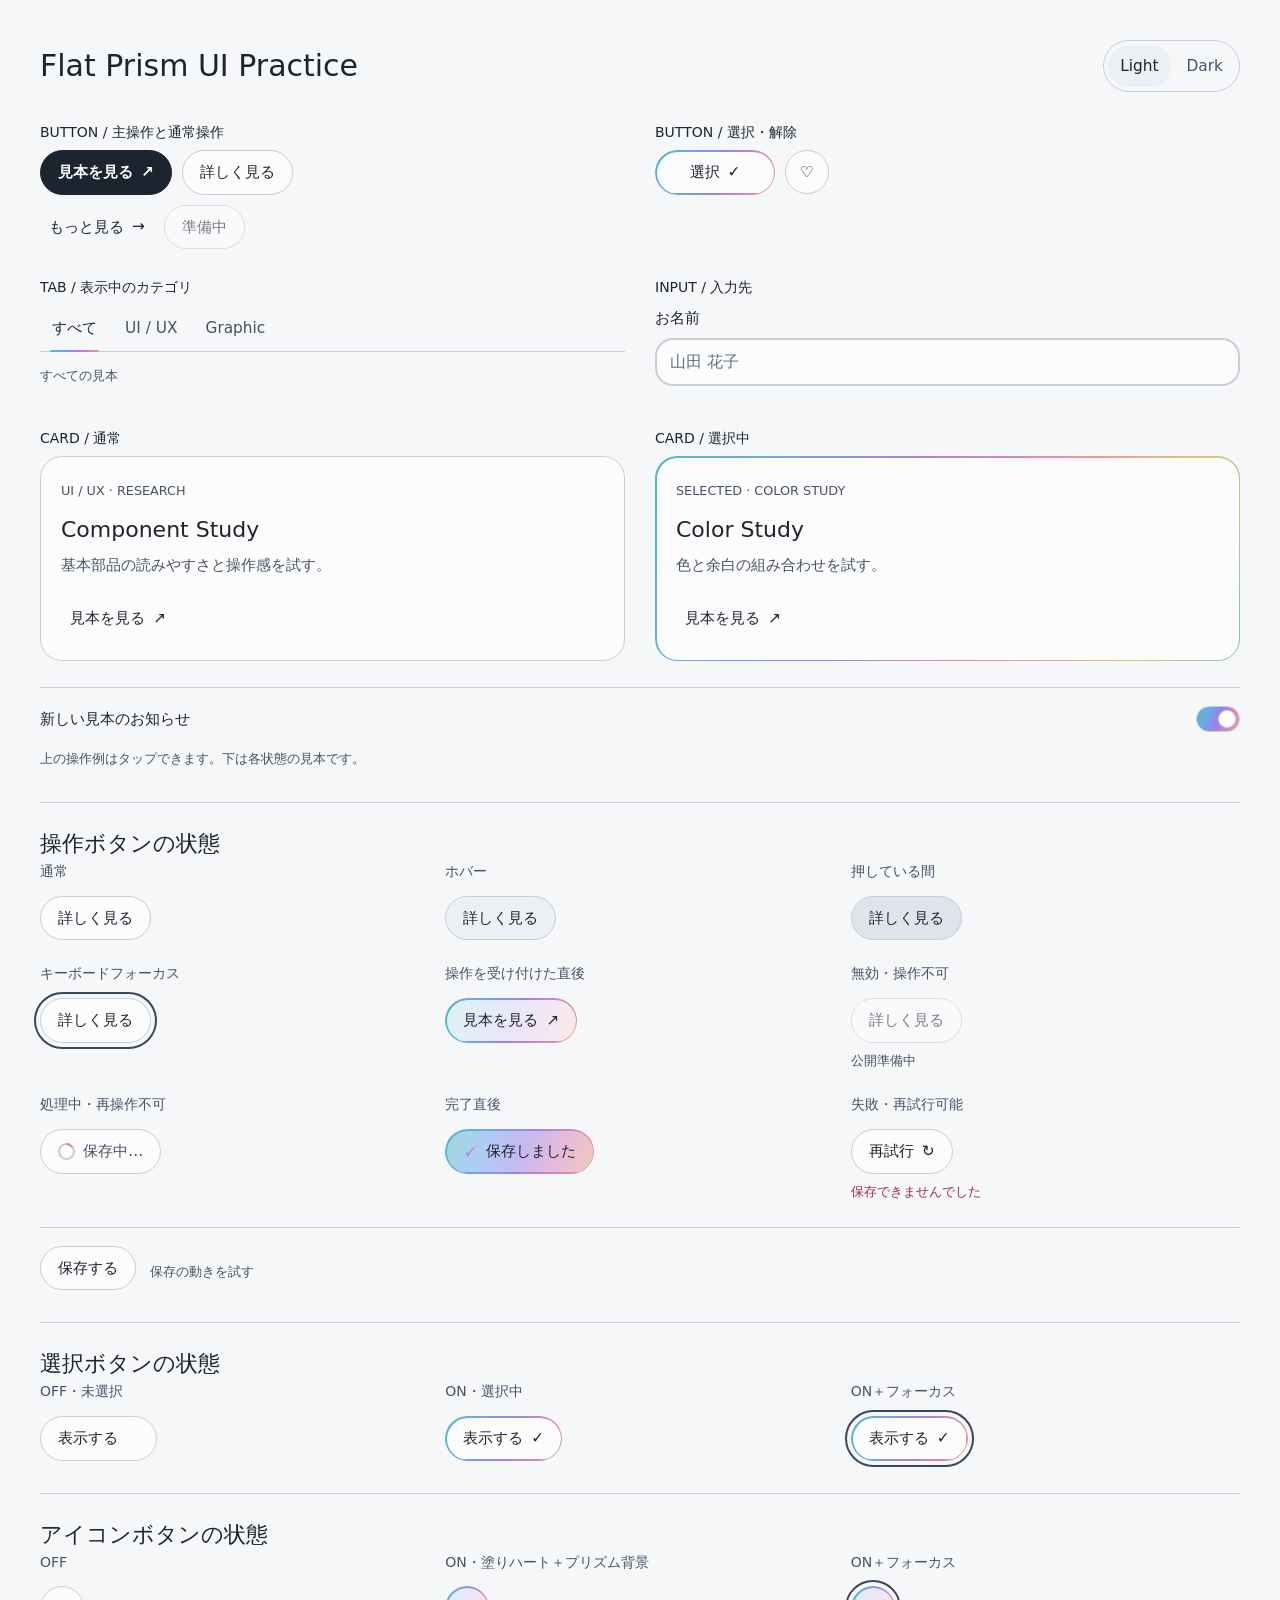
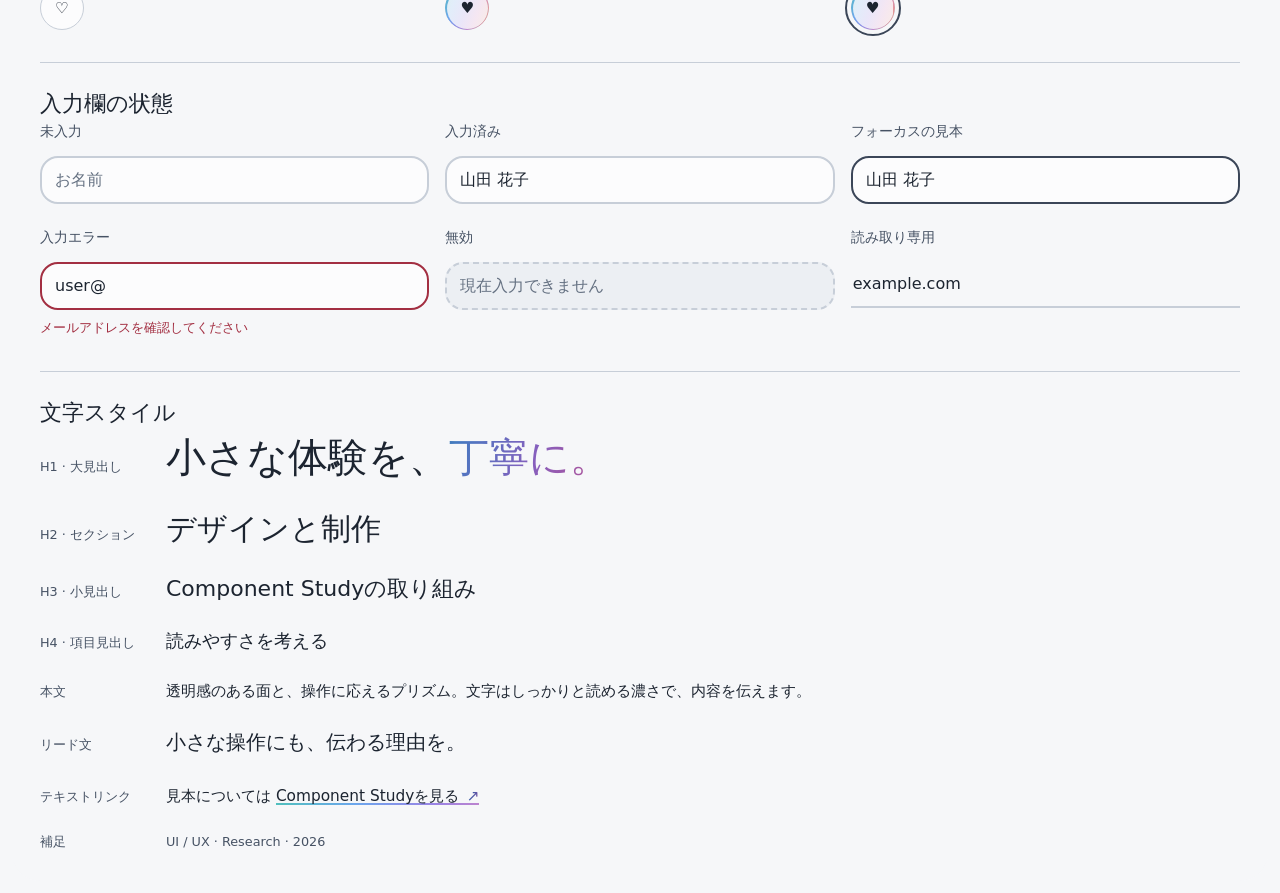
==== index.html @ 7b9e15ee "Add Pages entry point for interactive preview" ====
<!doctype html>
<html lang="ja">
<head>
 <meta charset="utf-8">
 <meta name="viewport" content="width=device-width,initial-scale=1">
 <meta http-equiv="refresh" content="0; url=./preview.html">
 <title>Flat Prism UI Practice</title>
</head>
<body>
 <p><a href="./preview.html">UIプレビューを開く</a></p>
</body>
</html>
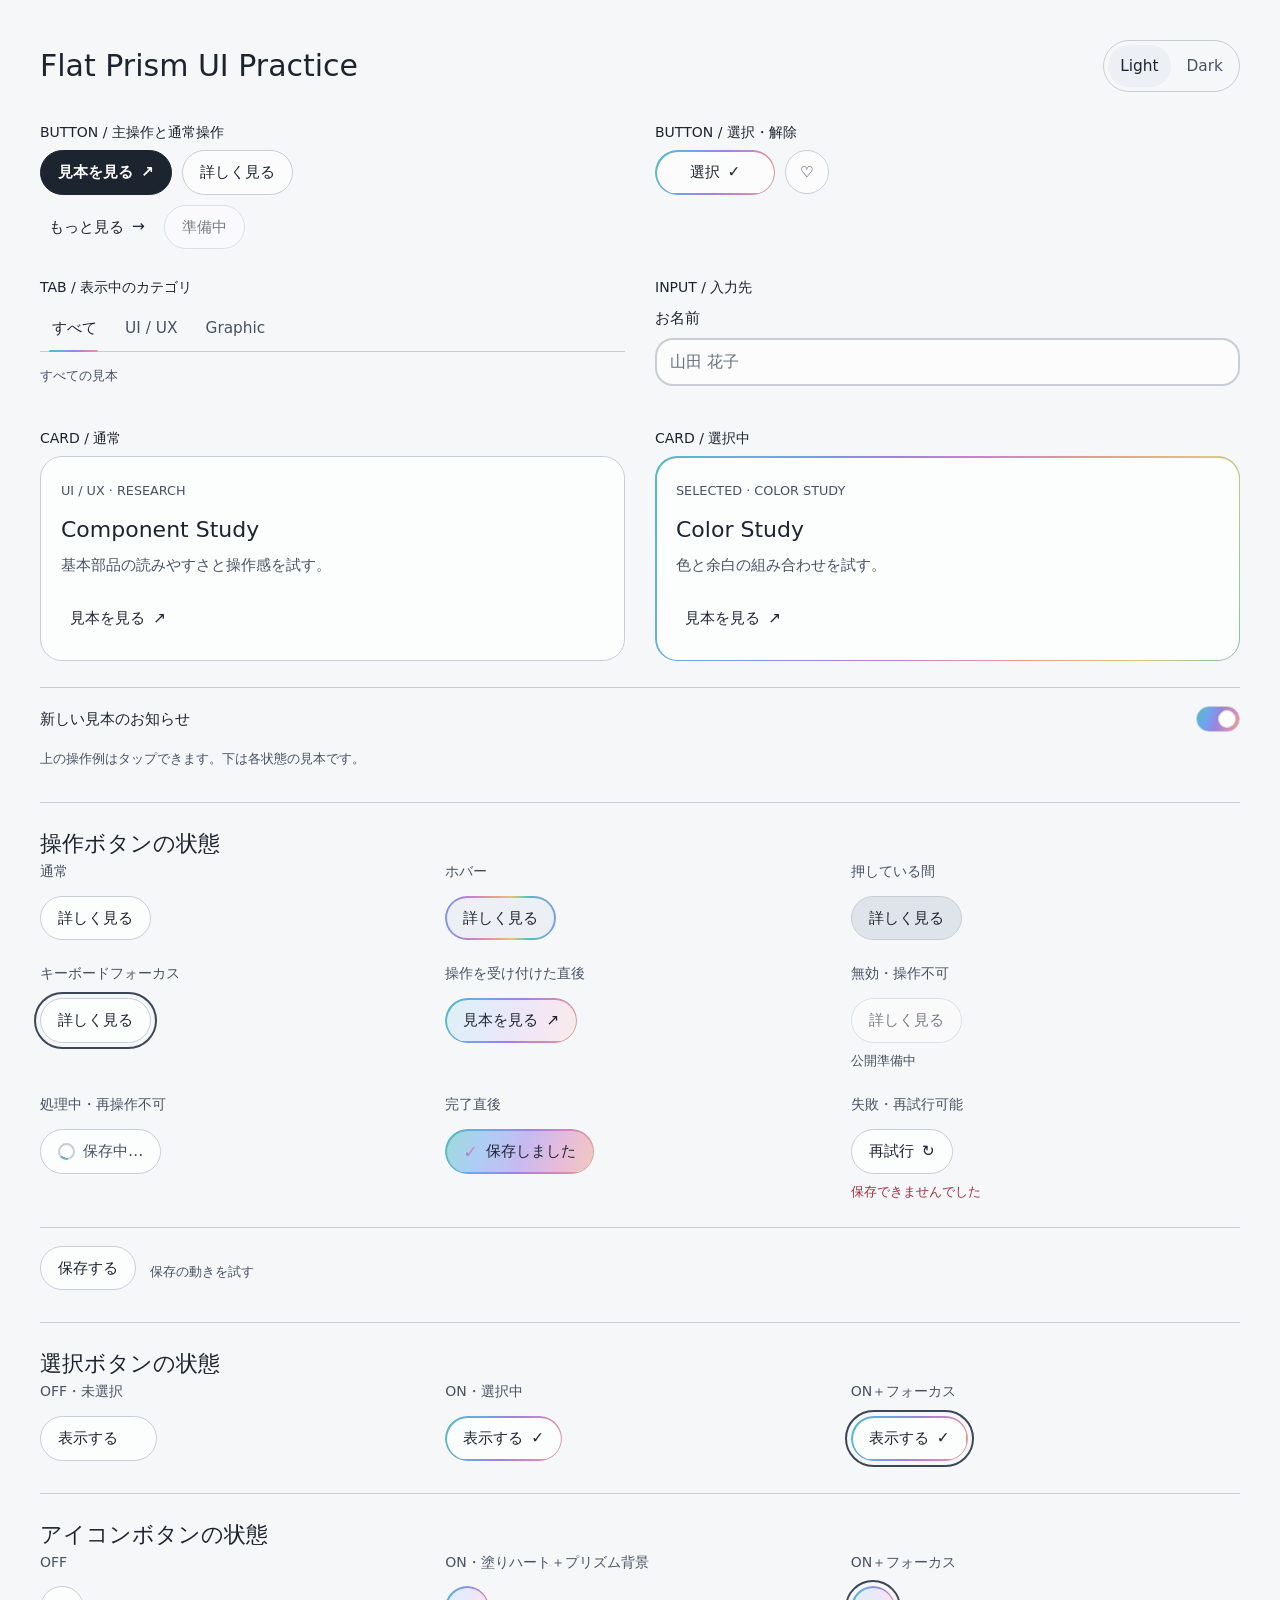
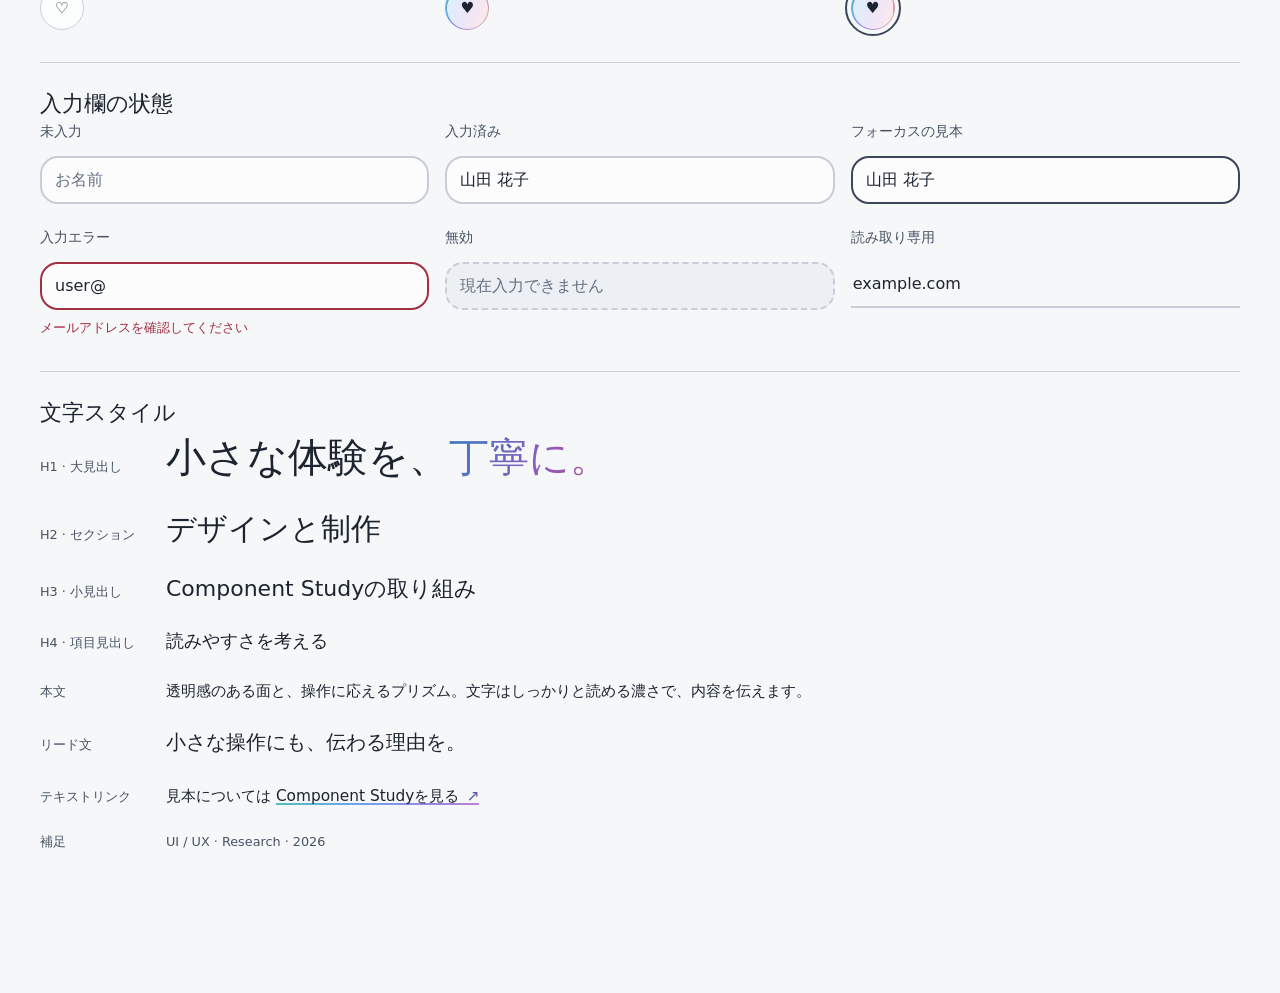
==== commit afafa99b: "Bust cached preview styles for hover update" ====
--- a/index.html
+++ b/index.html
@@ -3,10 +3,10 @@
 <head>
  <meta charset="utf-8">
  <meta name="viewport" content="width=device-width,initial-scale=1">
- <meta http-equiv="refresh" content="0; url=./preview.html">
+ <meta http-equiv="refresh" content="0; url=./preview.html?v=hover-loop-1">
  <title>Flat Prism UI Practice</title>
 </head>
 <body>
- <p><a href="./preview.html">UIプレビューを開く</a></p>
+ <p><a href="./preview.html?v=hover-loop-1">UIプレビューを開く</a></p>
 </body>
 </html>
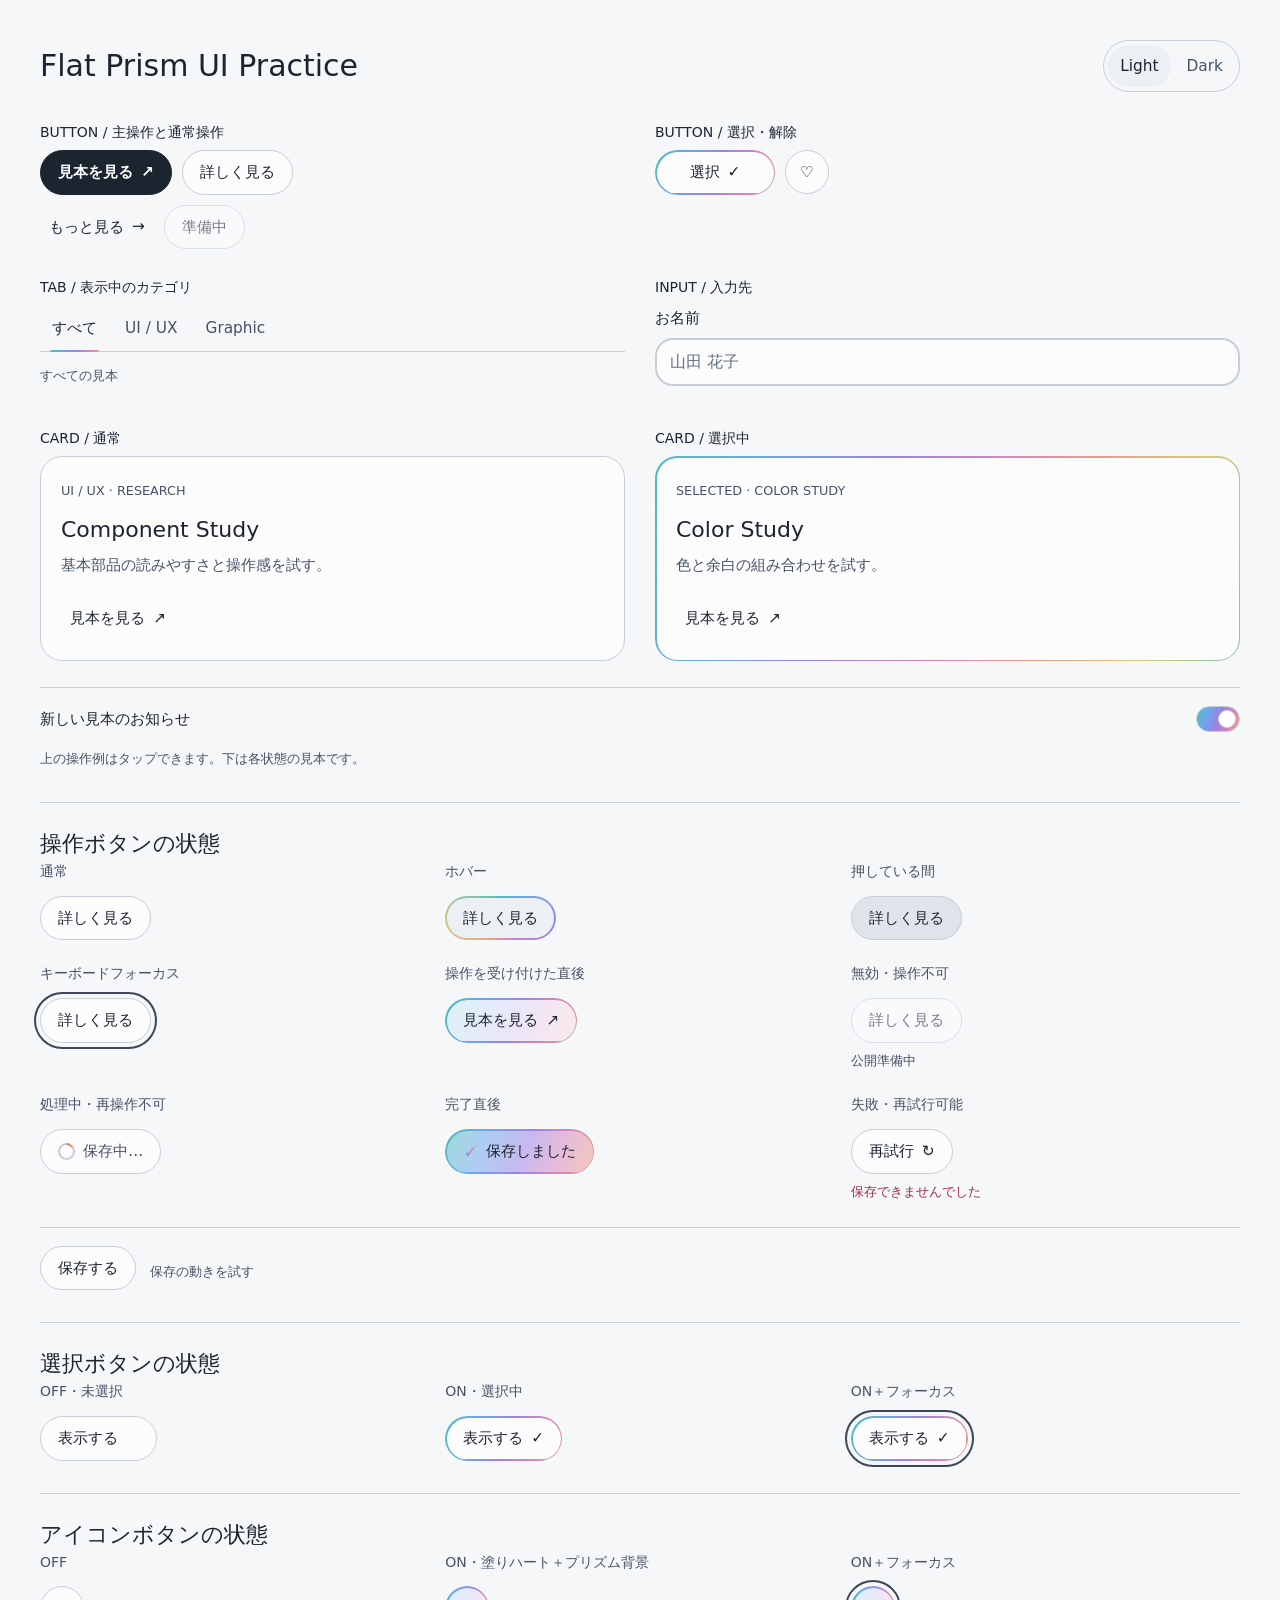
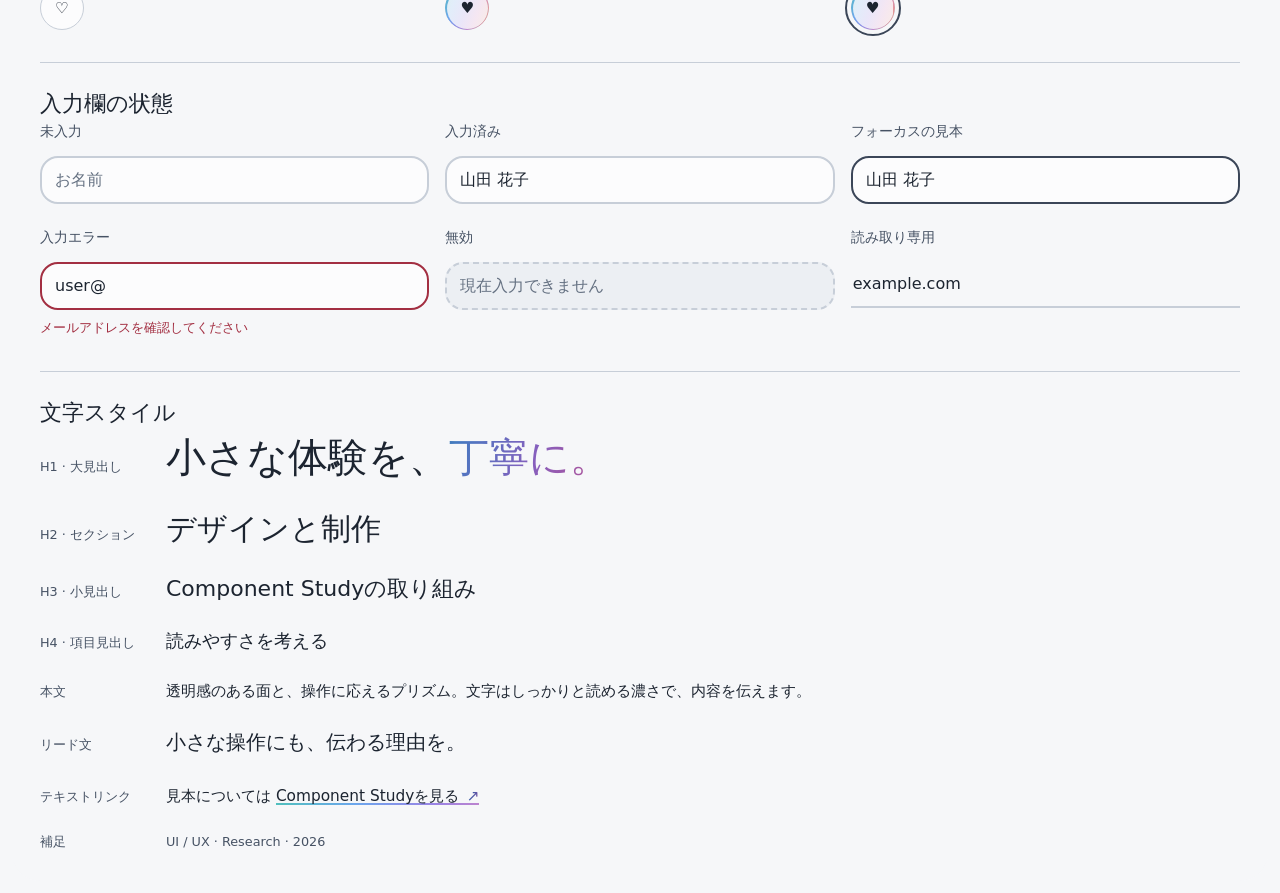
==== commit 972c760a: "Rotate hover prism around button outlines" ====
--- a/index.html
+++ b/index.html
@@ -3,10 +3,10 @@
 <head>
  <meta charset="utf-8">
  <meta name="viewport" content="width=device-width,initial-scale=1">
- <meta http-equiv="refresh" content="0; url=./preview.html?v=hover-loop-1">
+ <meta http-equiv="refresh" content="0; url=./preview.html?v=hover-rotate-1">
  <title>Flat Prism UI Practice</title>
 </head>
 <body>
- <p><a href="./preview.html?v=hover-loop-1">UIプレビューを開く</a></p>
+ <p><a href="./preview.html?v=hover-rotate-1">UIプレビューを開く</a></p>
 </body>
 </html>
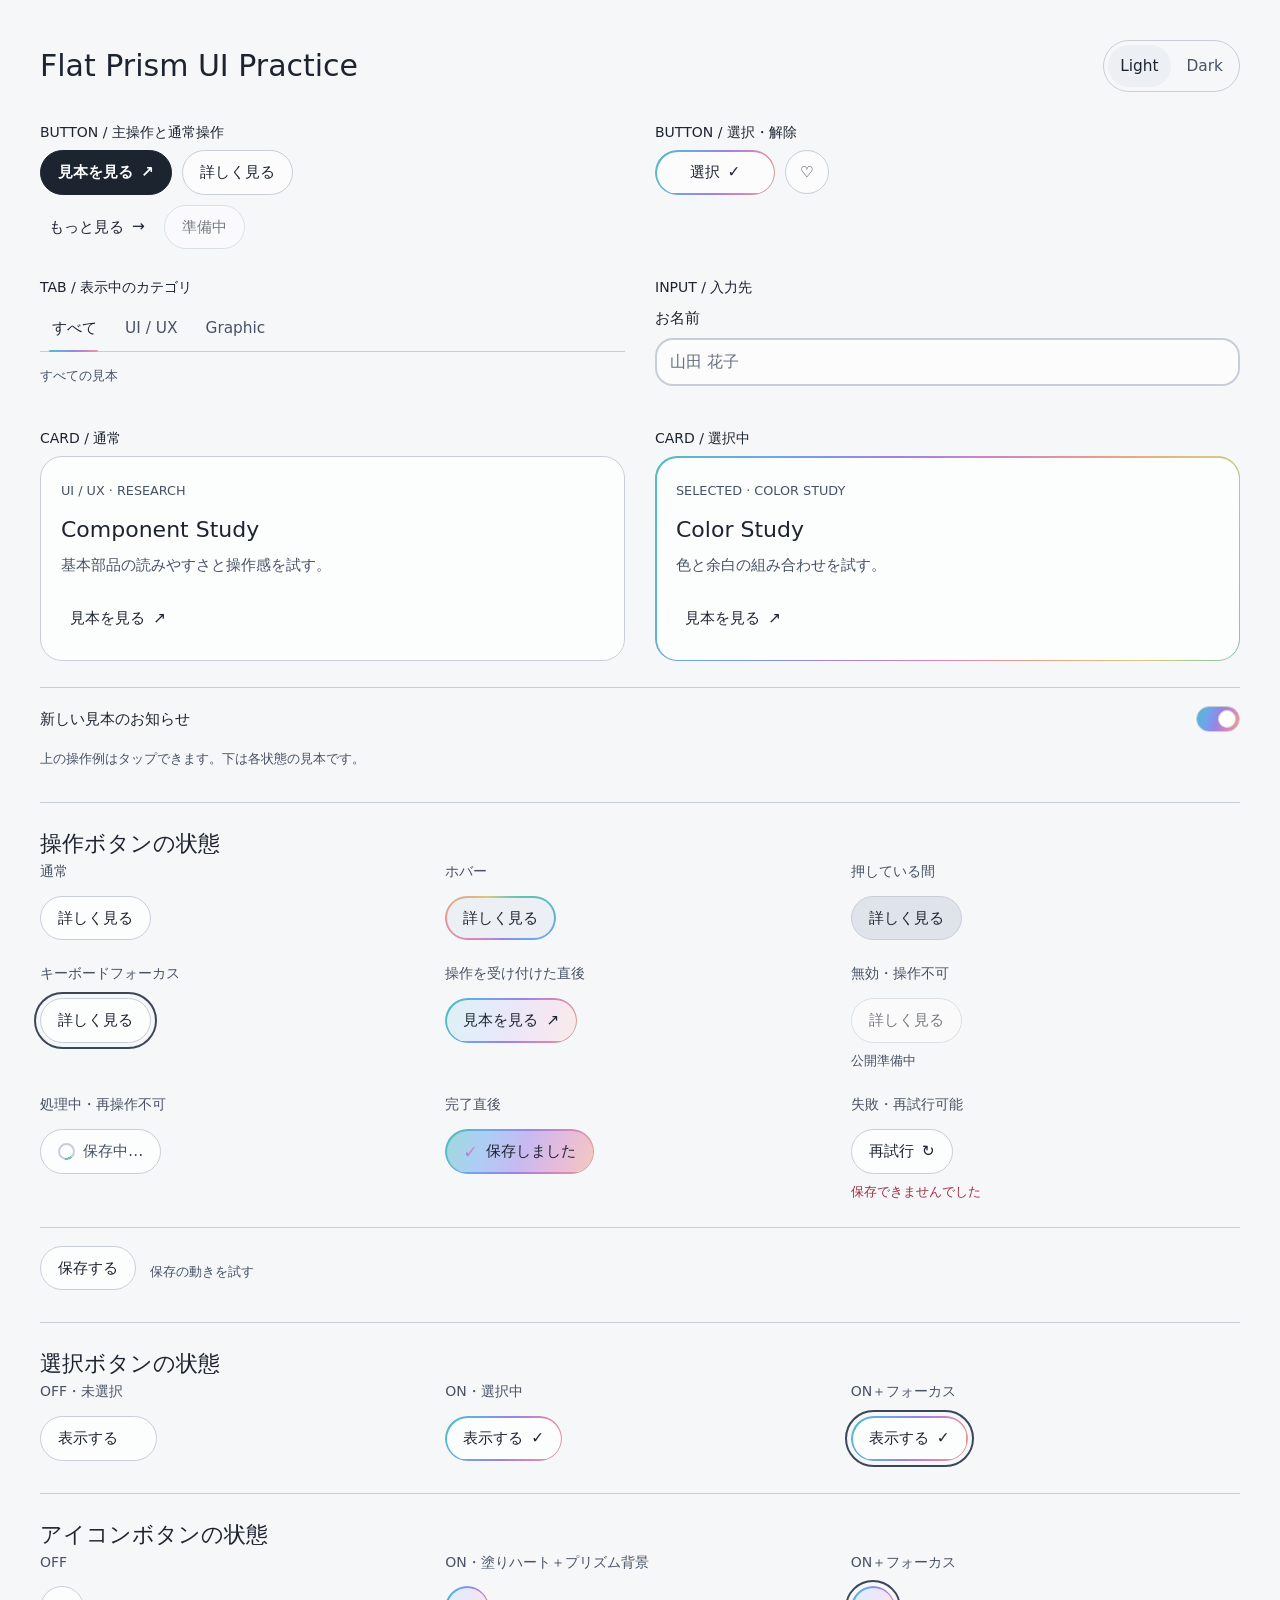
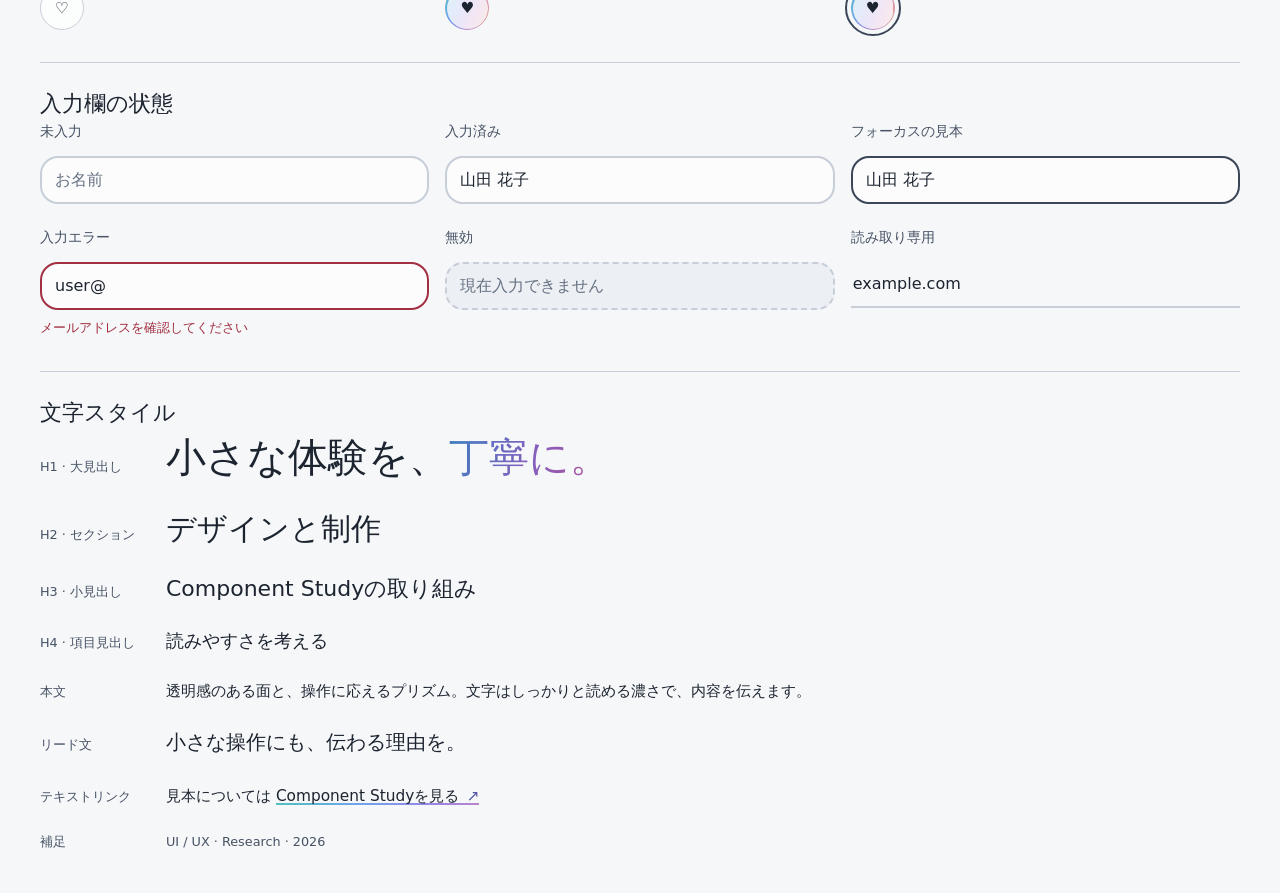
==== commit 8076ff4d: "Keep outline rotating after button clicks" ====
--- a/index.html
+++ b/index.html
@@ -3,10 +3,10 @@
 <head>
  <meta charset="utf-8">
  <meta name="viewport" content="width=device-width,initial-scale=1">
- <meta http-equiv="refresh" content="0; url=./preview.html?v=hover-rotate-1">
+ <meta http-equiv="refresh" content="0; url=./preview.html?v=hover-rotate-2">
  <title>Flat Prism UI Practice</title>
 </head>
 <body>
- <p><a href="./preview.html?v=hover-rotate-1">UIプレビューを開く</a></p>
+ <p><a href="./preview.html?v=hover-rotate-2">UIプレビューを開く</a></p>
 </body>
 </html>
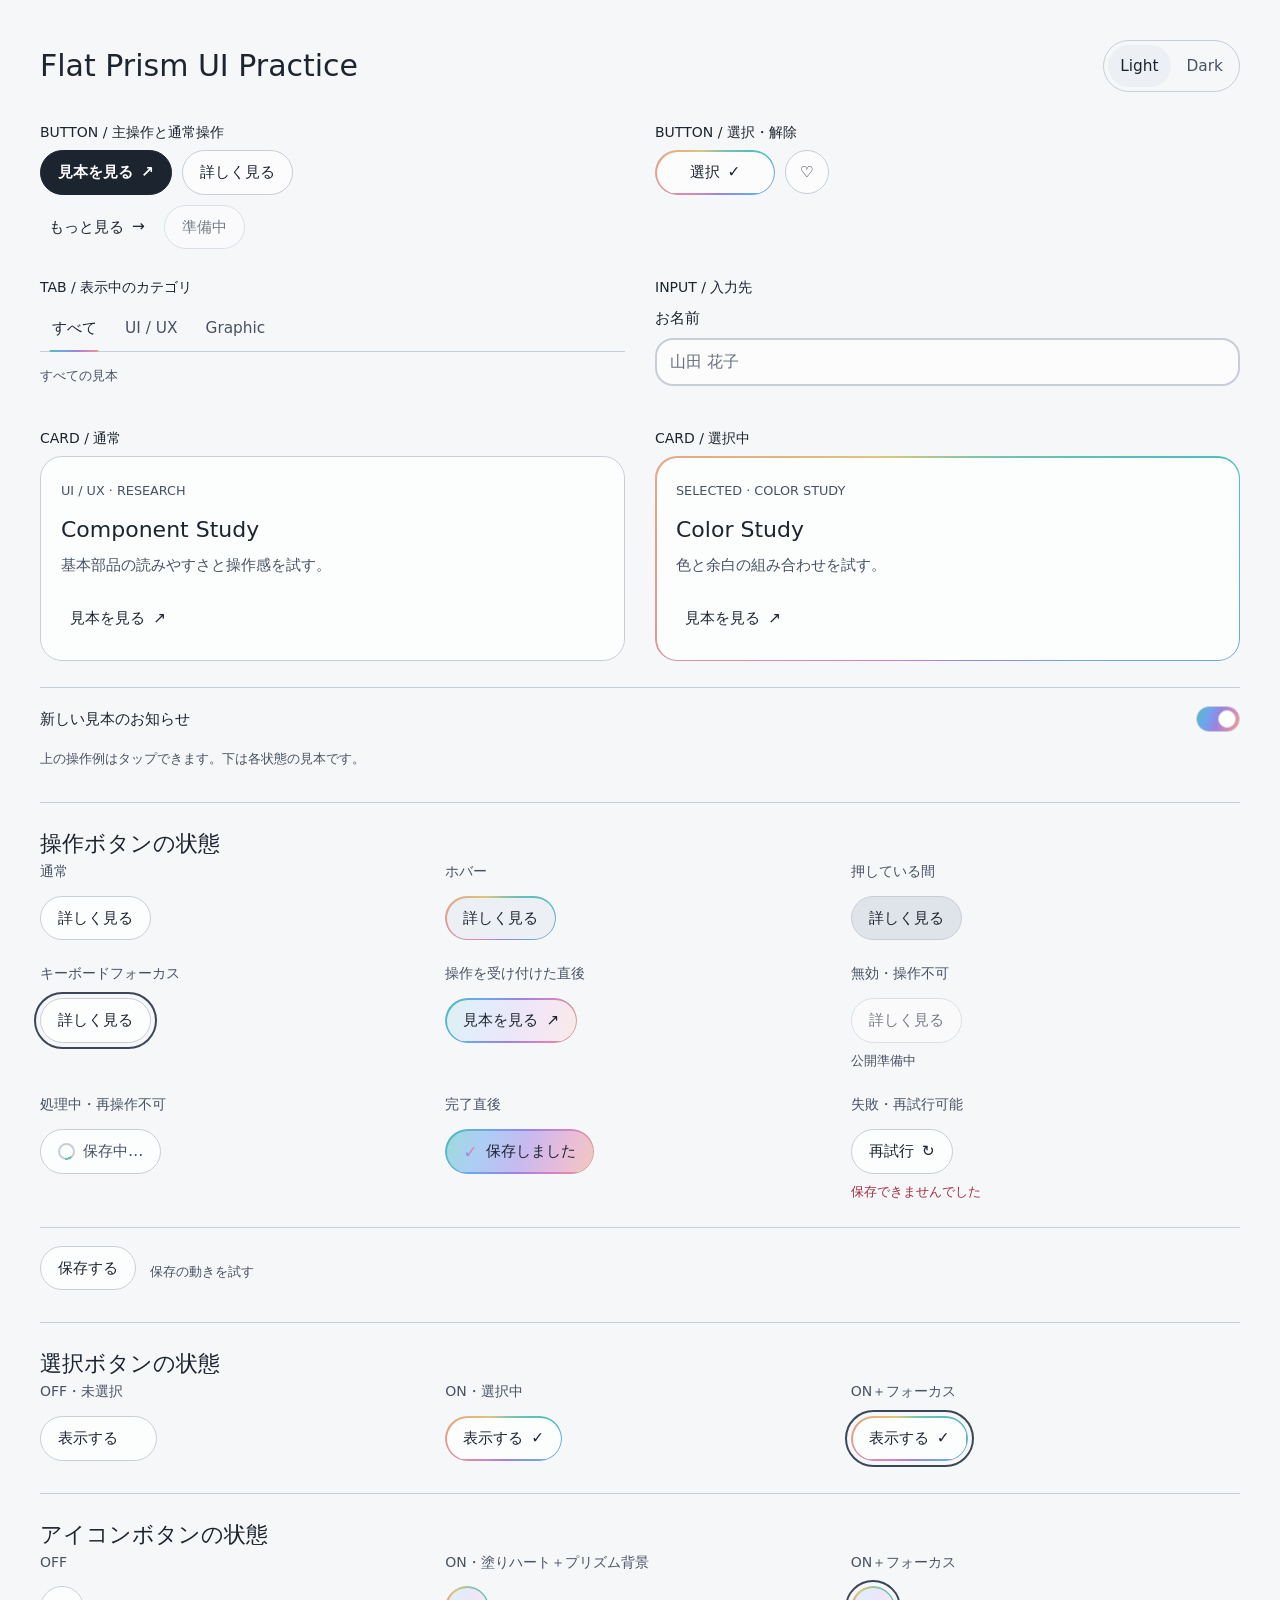
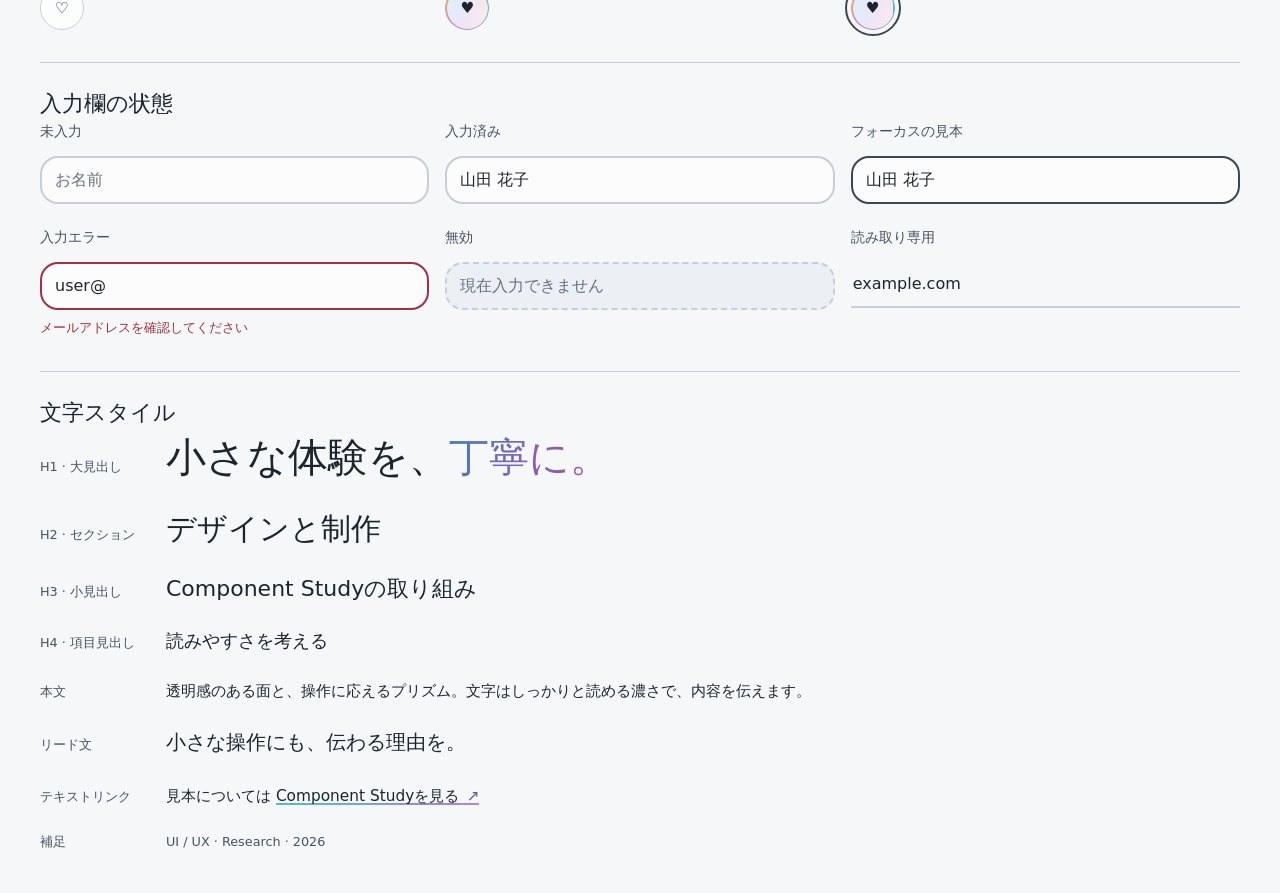
==== commit afa35c1c: "Rotate selected outlines at matching border width" ====
--- a/index.html
+++ b/index.html
@@ -3,10 +3,10 @@
 <head>
  <meta charset="utf-8">
  <meta name="viewport" content="width=device-width,initial-scale=1">
- <meta http-equiv="refresh" content="0; url=./preview.html?v=hover-rotate-2">
+ <meta http-equiv="refresh" content="0; url=./preview.html?v=selected-rotate-1">
  <title>Flat Prism UI Practice</title>
 </head>
 <body>
- <p><a href="./preview.html?v=hover-rotate-2">UIプレビューを開く</a></p>
+ <p><a href="./preview.html?v=selected-rotate-1">UIプレビューを開く</a></p>
 </body>
 </html>
